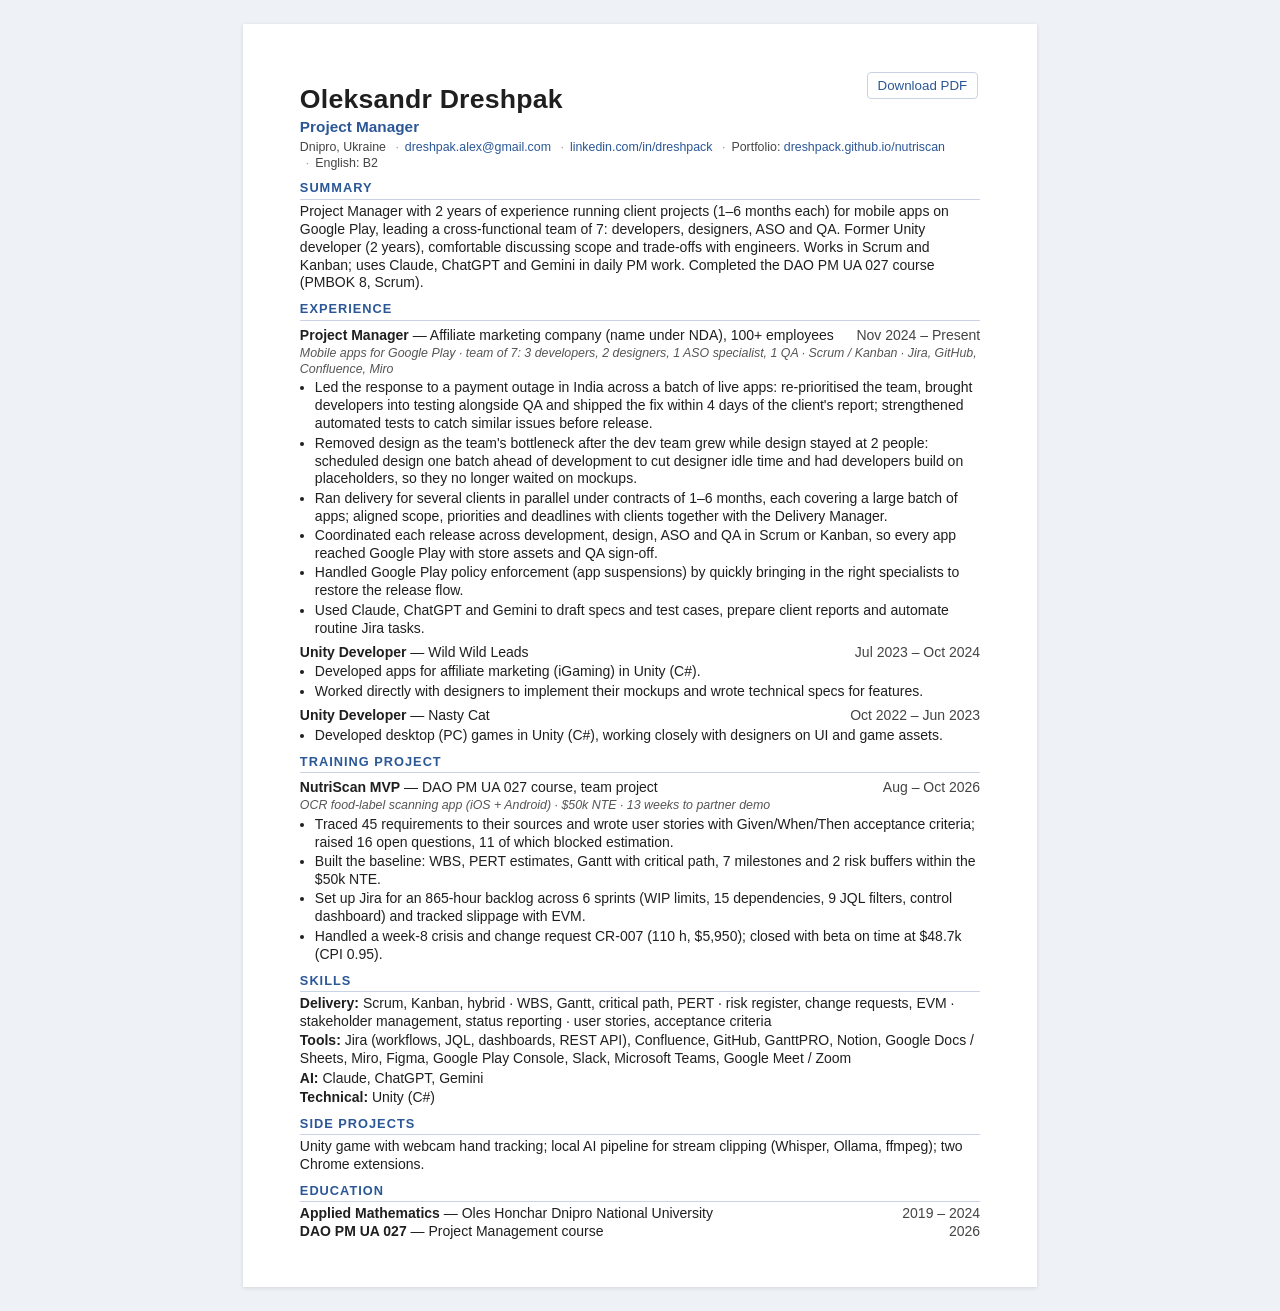
==== cv/index.html @ 5e90cc00 "Резюме: страница cv/ и PDF Co-Authored-By: Claude Opus 5.5 <noreply@anthropic.com>" ====
<!doctype html>
<html lang="en">
<head>
<meta charset="utf-8">
<meta name="viewport" content="width=device-width, initial-scale=1">
<meta name="robots" content="noindex">
<title>Oleksandr Dreshpak — Project Manager</title>
<style>
  @page { size: A4; margin: 11mm 14mm 10mm; }
  * { box-sizing: border-box; }
  html, body { margin: 0; padding: 0; background: #fff; }
  body {
    font-family: Calibri, "Segoe UI", Arial, sans-serif;
    font-size: 9.8pt; line-height: 1.28; color: #1f1f1f;
  }
  a { color: inherit; text-decoration: none; }
  h1 { font-size: 20pt; margin: 0; letter-spacing: 0.2px; font-weight: 700; }
  .role { font-size: 11.5pt; color: #2b5797; margin: 1px 0 3px; font-weight: 600; }
  .contacts { font-size: 9.3pt; color: #444; }
  .contacts span + span::before { content: "·"; margin: 0 6px; color: #999; }
  h2 {
    font-size: 9.6pt; text-transform: uppercase; letter-spacing: 1px; color: #2b5797;
    margin: 9px 0 3px; padding-bottom: 2px; border-bottom: 1px solid #c9d3e3;
  }
  p { margin: 0; }
  .job { margin-top: 6px; }
  .job-head { display: flex; justify-content: space-between; gap: 12px; }
  .job-title { font-weight: 700; }
  .job-date { white-space: nowrap; color: #444; }
  .ctx { font-style: italic; color: #555; font-size: 9.3pt; margin-top: 1px; }
  ul { margin: 2px 0 0; padding-left: 15px; }
  li { margin: 1.5px 0; }
  .skills li { list-style: none; margin-left: -15px; }
  b { font-weight: 700; }
  .download { display: none; }
  @media screen {
    html { background: #eef1f5; }
    body {
      max-width: 210mm; margin: 24px auto; padding: 14mm 15mm 12mm;
      background: #fff; box-shadow: 0 1px 4px rgba(0,0,0,.12); font-size: 10.5pt;
    }
    a { color: #2b5797; }
    .download {
      display: block; max-width: 210mm; margin: 0 auto -12px; text-align: right;
      font-family: Calibri, "Segoe UI", Arial, sans-serif; font-size: 10pt; padding: 0 2px;
    }
    .download a { color: #2b5797; text-decoration: none; border: 1px solid #c9d3e3; background: #fff; padding: 5px 10px; border-radius: 4px; }
  }
  @media screen and (max-width: 640px) {
    body { margin: 0; padding: 20px 16px; box-shadow: none; font-size: 10.5pt; }
    html { background: #fff; }
    .download { margin: 12px 16px 0; }
    .job-head { flex-wrap: wrap; gap: 0 12px; }
    .contacts span { display: inline-block; }
  }
</style>
</head>
<body>
<div class="download"><a href="CV_Oleksandr_Dreshpak.pdf" download>Download PDF</a></div>

<h1>Oleksandr Dreshpak</h1>
<div class="role">Project Manager</div>
<div class="contacts">
  <span>Dnipro, Ukraine</span>
  <span><a href="mailto:dreshpak.alex@gmail.com">dreshpak.alex@gmail.com</a></span>
  <span><a href="https://www.linkedin.com/in/dreshpack/">linkedin.com/in/dreshpack</a></span>
  <span>Portfolio: <a href="https://dreshpack.github.io/nutriscan/">dreshpack.github.io/nutriscan</a></span>
  <span>English: B2</span>
</div>

<h2>Summary</h2>
<p>Project Manager with 2 years of experience running client projects (1–6 months each) for mobile apps on Google Play, leading a cross-functional team of 7: developers, designers, ASO and QA. Former Unity developer (2 years), comfortable discussing scope and trade-offs with engineers. Works in Scrum and Kanban; uses Claude, ChatGPT and Gemini in daily PM work. Completed the DAO PM UA 027 course (PMBOK 8, Scrum).</p>

<h2>Experience</h2>

<div class="job">
  <div class="job-head"><span><span class="job-title">Project Manager</span> — Affiliate marketing company (name under NDA), 100+ employees</span><span class="job-date">Nov 2024 – Present</span></div>
  <div class="ctx">Mobile apps for Google Play · team of 7: 3 developers, 2 designers, 1 ASO specialist, 1 QA · Scrum / Kanban · Jira, GitHub, Confluence, Miro</div>
  <ul>
    <li>Led the response to a payment outage in India across a batch of live apps: re-prioritised the team, brought developers into testing alongside QA and shipped the fix within 4 days of the client's report; strengthened automated tests to catch similar issues before release.</li>
    <li>Removed design as the team's bottleneck after the dev team grew while design stayed at 2 people: scheduled design one batch ahead of development to cut designer idle time and had developers build on placeholders, so they no longer waited on mockups.</li>
    <li>Ran delivery for several clients in parallel under contracts of 1–6 months, each covering a large batch of apps; aligned scope, priorities and deadlines with clients together with the Delivery Manager.</li>
    <li>Coordinated each release across development, design, ASO and QA in Scrum or Kanban, so every app reached Google Play with store assets and QA sign-off.</li>
    <li>Handled Google Play policy enforcement (app suspensions) by quickly bringing in the right specialists to restore the release flow.</li>
    <li>Used Claude, ChatGPT and Gemini to draft specs and test cases, prepare client reports and automate routine Jira tasks.</li>
  </ul>
</div>

<div class="job">
  <div class="job-head"><span><span class="job-title">Unity Developer</span> — Wild Wild Leads</span><span class="job-date">Jul 2023 – Oct 2024</span></div>
  <ul>
    <li>Developed apps for affiliate marketing (iGaming) in Unity (C#).</li>
    <li>Worked directly with designers to implement their mockups and wrote technical specs for features.</li>
  </ul>
</div>

<div class="job">
  <div class="job-head"><span><span class="job-title">Unity Developer</span> — Nasty Cat</span><span class="job-date">Oct 2022 – Jun 2023</span></div>
  <ul>
    <li>Developed desktop (PC) games in Unity (C#), working closely with designers on UI and game assets.</li>
  </ul>
</div>

<h2>Training Project</h2>
<div class="job">
  <div class="job-head"><span><span class="job-title">NutriScan MVP</span> — DAO PM UA 027 course, team project</span><span class="job-date">Aug – Oct 2026</span></div>
  <div class="ctx">OCR food-label scanning app (iOS + Android) · $50k NTE · 13 weeks to partner demo</div>
  <ul>
    <li>Traced 45 requirements to their sources and wrote user stories with Given/When/Then acceptance criteria; raised 16 open questions, 11 of which blocked estimation.</li>
    <li>Built the baseline: WBS, PERT estimates, Gantt with critical path, 7 milestones and 2 risk buffers within the $50k NTE.</li>
    <li>Set up Jira for an 865-hour backlog across 6 sprints (WIP limits, 15 dependencies, 9 JQL filters, control dashboard) and tracked slippage with EVM.</li>
    <li>Handled a week-8 crisis and change request CR-007 (110 h, $5,950); closed with beta on time at $48.7k (CPI 0.95).</li>
  </ul>
</div>

<h2>Skills</h2>
<ul class="skills">
  <li><b>Delivery:</b> Scrum, Kanban, hybrid · WBS, Gantt, critical path, PERT · risk register, change requests, EVM · stakeholder management, status reporting · user stories, acceptance criteria</li>
  <li><b>Tools:</b> Jira (workflows, JQL, dashboards, REST API), Confluence, GitHub, GanttPRO, Notion, Google Docs / Sheets, Miro, Figma, Google Play Console, Slack, Microsoft Teams, Google Meet / Zoom</li>
  <li><b>AI:</b> Claude, ChatGPT, Gemini</li>
  <li><b>Technical:</b> Unity (C#)</li>
</ul>

<h2>Side Projects</h2>
<p>Unity game with webcam hand tracking; local AI pipeline for stream clipping (Whisper, Ollama, ffmpeg); two Chrome extensions.</p>

<h2>Education</h2>
<div class="job-head"><span><b>Applied Mathematics</b> — Oles Honchar Dnipro National University</span><span class="job-date">2019 – 2024</span></div>
<div class="job-head"><span><b>DAO PM UA 027</b> — Project Management course</span><span class="job-date">2026</span></div>

</body>
</html>
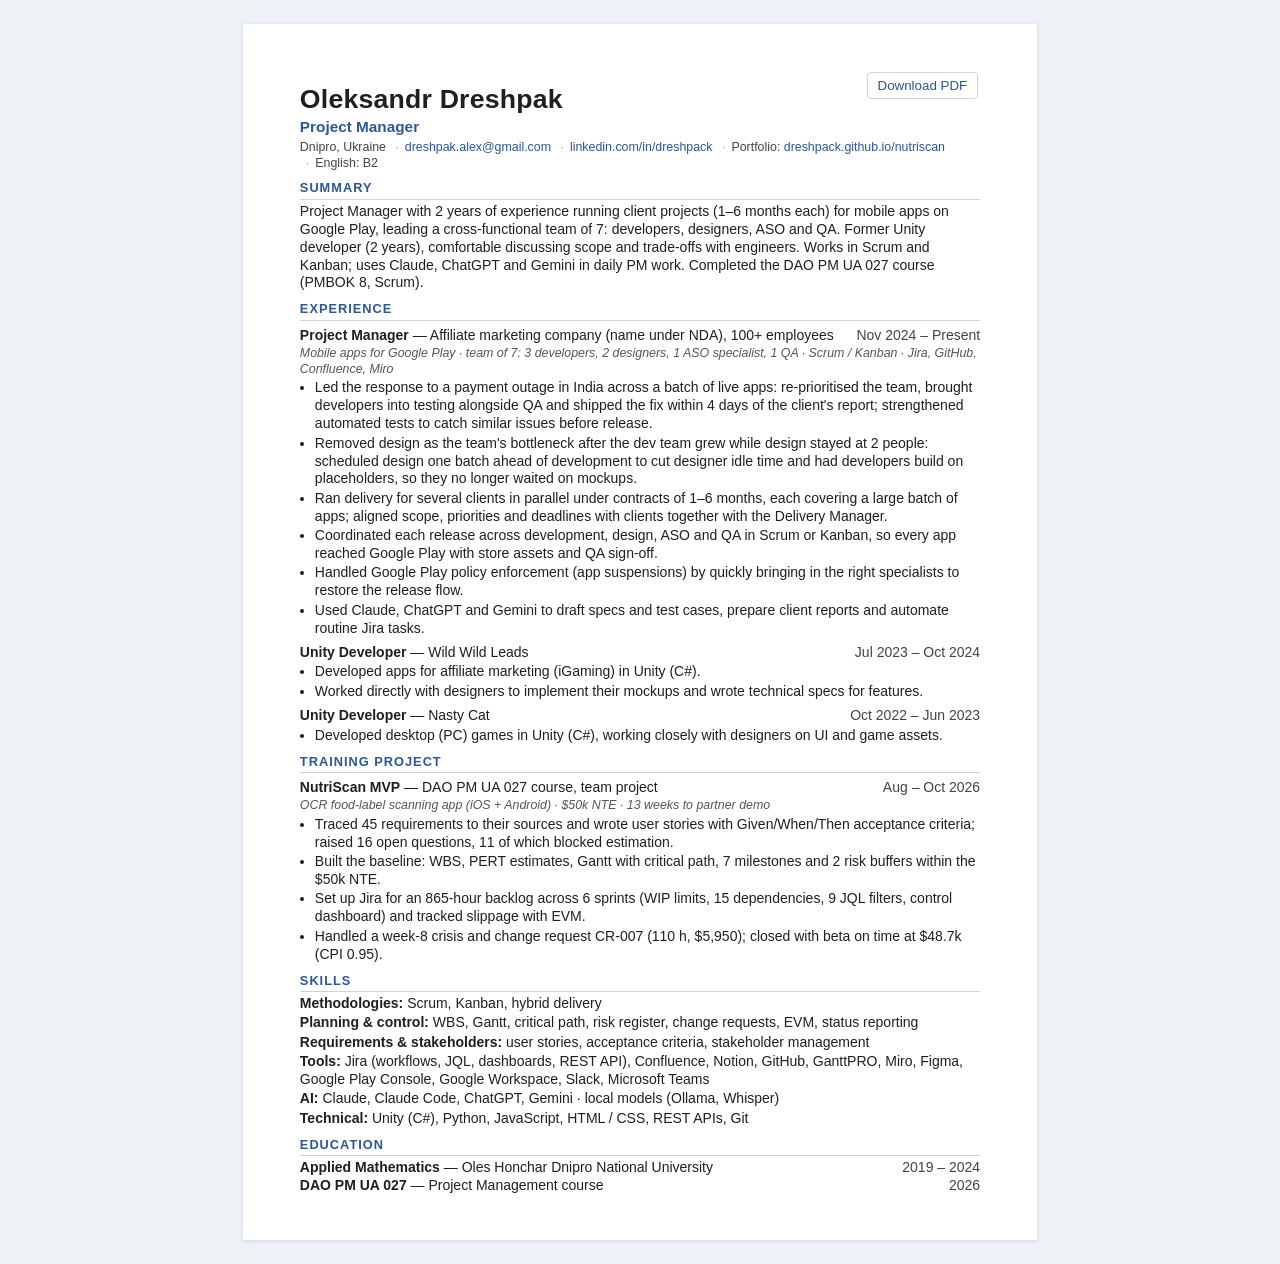
==== commit ccff8ada: "Резюме: навыки по группам, без side projects Co-Authored-By: Claude Opus 5.5 <noreply@anthropic.com>" ====
--- a/cv/index.html
+++ b/cv/index.html
@@ -115,14 +115,13 @@
 
 <h2>Skills</h2>
 <ul class="skills">
-  <li><b>Delivery:</b> Scrum, Kanban, hybrid · WBS, Gantt, critical path, PERT · risk register, change requests, EVM · stakeholder management, status reporting · user stories, acceptance criteria</li>
-  <li><b>Tools:</b> Jira (workflows, JQL, dashboards, REST API), Confluence, GitHub, GanttPRO, Notion, Google Docs / Sheets, Miro, Figma, Google Play Console, Slack, Microsoft Teams, Google Meet / Zoom</li>
-  <li><b>AI:</b> Claude, ChatGPT, Gemini</li>
-  <li><b>Technical:</b> Unity (C#)</li>
+  <li><b>Methodologies:</b> Scrum, Kanban, hybrid delivery</li>
+  <li><b>Planning &amp; control:</b> WBS, Gantt, critical path, risk register, change requests, EVM, status reporting</li>
+  <li><b>Requirements &amp; stakeholders:</b> user stories, acceptance criteria, stakeholder management</li>
+  <li><b>Tools:</b> Jira (workflows, JQL, dashboards, REST API), Confluence, Notion, GitHub, GanttPRO, Miro, Figma, Google Play Console, Google Workspace, Slack, Microsoft Teams</li>
+  <li><b>AI:</b> Claude, Claude Code, ChatGPT, Gemini · local models (Ollama, Whisper)</li>
+  <li><b>Technical:</b> Unity (C#), Python, JavaScript, HTML / CSS, REST APIs, Git</li>
 </ul>
-
-<h2>Side Projects</h2>
-<p>Unity game with webcam hand tracking; local AI pipeline for stream clipping (Whisper, Ollama, ffmpeg); two Chrome extensions.</p>
 
 <h2>Education</h2>
 <div class="job-head"><span><b>Applied Mathematics</b> — Oles Honchar Dnipro National University</span><span class="job-date">2019 – 2024</span></div>
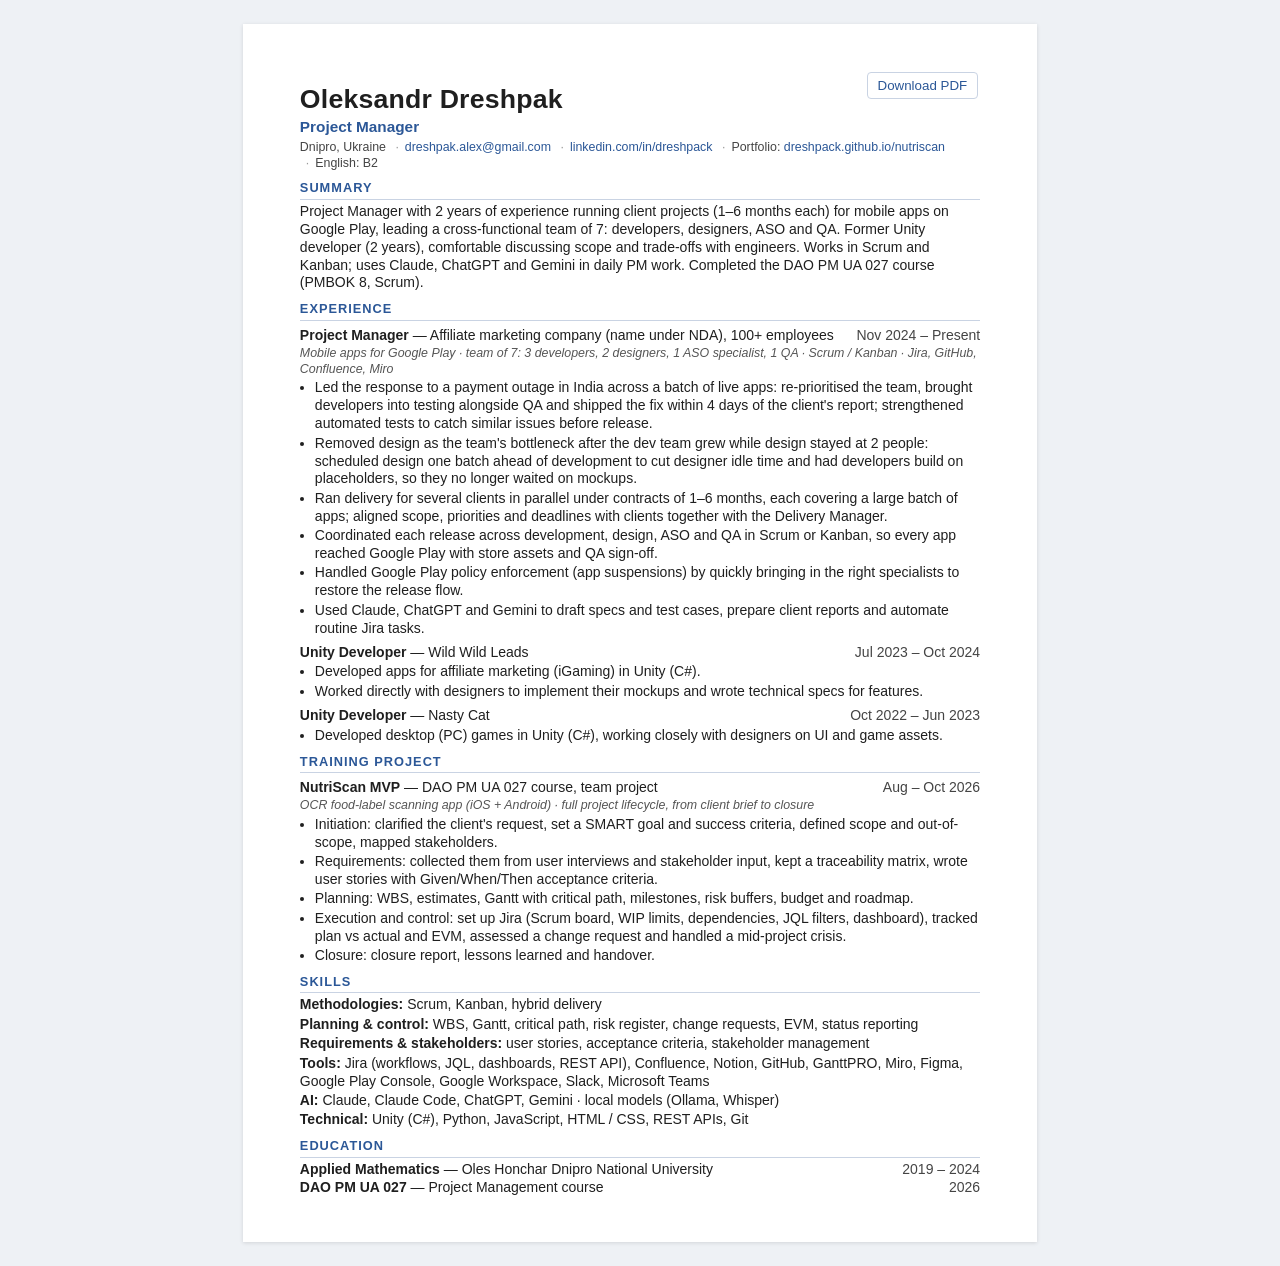
==== commit 17de5e09: "Резюме: учебный проект по фазам, без денег и часов Co-Authored-By: Claude Opus 5.5 <noreply@anthropi" ====
--- a/cv/index.html
+++ b/cv/index.html
@@ -104,12 +104,13 @@
 <h2>Training Project</h2>
 <div class="job">
   <div class="job-head"><span><span class="job-title">NutriScan MVP</span> — DAO PM UA 027 course, team project</span><span class="job-date">Aug – Oct 2026</span></div>
-  <div class="ctx">OCR food-label scanning app (iOS + Android) · $50k NTE · 13 weeks to partner demo</div>
+  <div class="ctx">OCR food-label scanning app (iOS + Android) · full project lifecycle, from client brief to closure</div>
   <ul>
-    <li>Traced 45 requirements to their sources and wrote user stories with Given/When/Then acceptance criteria; raised 16 open questions, 11 of which blocked estimation.</li>
-    <li>Built the baseline: WBS, PERT estimates, Gantt with critical path, 7 milestones and 2 risk buffers within the $50k NTE.</li>
-    <li>Set up Jira for an 865-hour backlog across 6 sprints (WIP limits, 15 dependencies, 9 JQL filters, control dashboard) and tracked slippage with EVM.</li>
-    <li>Handled a week-8 crisis and change request CR-007 (110 h, $5,950); closed with beta on time at $48.7k (CPI 0.95).</li>
+    <li>Initiation: clarified the client's request, set a SMART goal and success criteria, defined scope and out-of-scope, mapped stakeholders.</li>
+    <li>Requirements: collected them from user interviews and stakeholder input, kept a traceability matrix, wrote user stories with Given/When/Then acceptance criteria.</li>
+    <li>Planning: WBS, estimates, Gantt with critical path, milestones, risk buffers, budget and roadmap.</li>
+    <li>Execution and control: set up Jira (Scrum board, WIP limits, dependencies, JQL filters, dashboard), tracked plan vs actual and EVM, assessed a change request and handled a mid-project crisis.</li>
+    <li>Closure: closure report, lessons learned and handover.</li>
   </ul>
 </div>
 
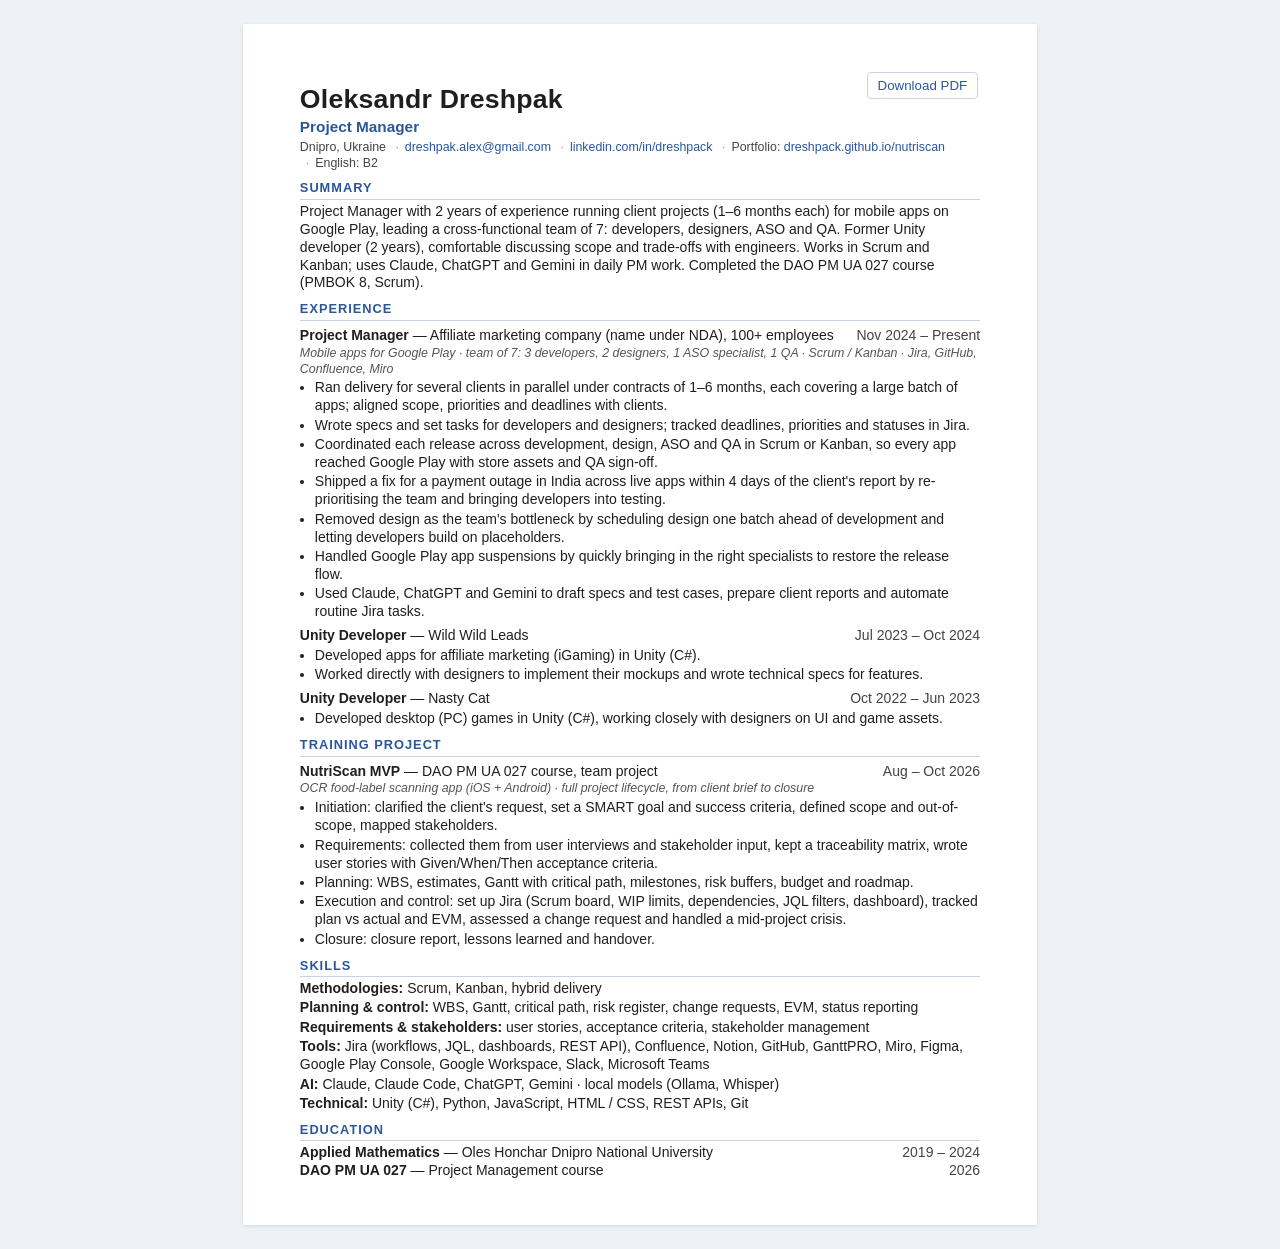
==== commit e1f90770: "Резюме: сначала роль, потом результаты по строке Co-Authored-By: Claude Opus 5.5 <noreply@anthropic." ====
--- a/cv/index.html
+++ b/cv/index.html
@@ -77,11 +77,12 @@
   <div class="job-head"><span><span class="job-title">Project Manager</span> — Affiliate marketing company (name under NDA), 100+ employees</span><span class="job-date">Nov 2024 – Present</span></div>
   <div class="ctx">Mobile apps for Google Play · team of 7: 3 developers, 2 designers, 1 ASO specialist, 1 QA · Scrum / Kanban · Jira, GitHub, Confluence, Miro</div>
   <ul>
-    <li>Led the response to a payment outage in India across a batch of live apps: re-prioritised the team, brought developers into testing alongside QA and shipped the fix within 4 days of the client's report; strengthened automated tests to catch similar issues before release.</li>
-    <li>Removed design as the team's bottleneck after the dev team grew while design stayed at 2 people: scheduled design one batch ahead of development to cut designer idle time and had developers build on placeholders, so they no longer waited on mockups.</li>
-    <li>Ran delivery for several clients in parallel under contracts of 1–6 months, each covering a large batch of apps; aligned scope, priorities and deadlines with clients together with the Delivery Manager.</li>
+    <li>Ran delivery for several clients in parallel under contracts of 1–6 months, each covering a large batch of apps; aligned scope, priorities and deadlines with clients.</li>
+    <li>Wrote specs and set tasks for developers and designers; tracked deadlines, priorities and statuses in Jira.</li>
     <li>Coordinated each release across development, design, ASO and QA in Scrum or Kanban, so every app reached Google Play with store assets and QA sign-off.</li>
-    <li>Handled Google Play policy enforcement (app suspensions) by quickly bringing in the right specialists to restore the release flow.</li>
+    <li>Shipped a fix for a payment outage in India across live apps within 4 days of the client's report by re-prioritising the team and bringing developers into testing.</li>
+    <li>Removed design as the team's bottleneck by scheduling design one batch ahead of development and letting developers build on placeholders.</li>
+    <li>Handled Google Play app suspensions by quickly bringing in the right specialists to restore the release flow.</li>
     <li>Used Claude, ChatGPT and Gemini to draft specs and test cases, prepare client reports and automate routine Jira tasks.</li>
   </ul>
 </div>
